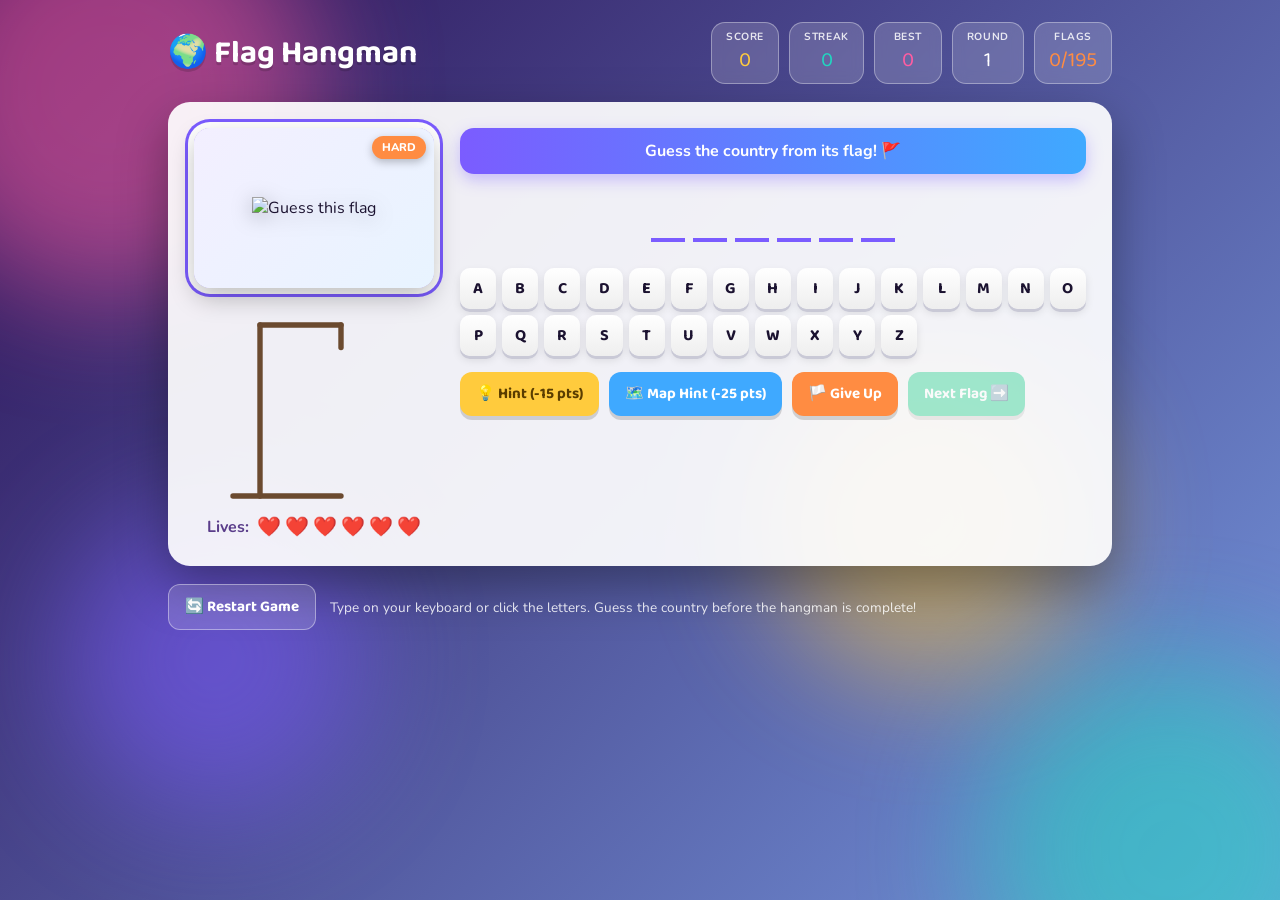
==== index.html @ 8ce9c807 "Flag Hangman: guess all 195 country flags, hangman style Browser game in vanilla HTML/CSS/JS. Shows " ====
<!DOCTYPE html>
<html lang="en">
<head>
<meta charset="UTF-8" />
<meta name="viewport" content="width=device-width, initial-scale=1.0" />
<title>Flag Hangman 🌍</title>
<link rel="preconnect" href="https://fonts.googleapis.com">
<link rel="preconnect" href="https://fonts.gstatic.com" crossorigin>
<link href="https://fonts.googleapis.com/css2?family=Baloo+2:wght@500;700;800&family=Nunito:wght@400;600;700;800&display=swap" rel="stylesheet">
<link rel="stylesheet" href="style.css" />
</head>
<body>

<div class="bg-blobs" aria-hidden="true">
  <span class="blob blob1"></span>
  <span class="blob blob2"></span>
  <span class="blob blob3"></span>
  <span class="blob blob4"></span>
</div>

<div class="app">

  <header class="topbar">
    <h1>🌍 Flag Hangman</h1>
    <div class="stats">
      <div class="stat-pill score-pill">
        <span class="stat-label">Score</span>
        <span class="stat-value" id="score">0</span>
      </div>
      <div class="stat-pill streak-pill">
        <span class="stat-label">Streak</span>
        <span class="stat-value" id="streak">0</span>
      </div>
      <div class="stat-pill best-pill">
        <span class="stat-label">Best</span>
        <span class="stat-value" id="best">0</span>
      </div>
      <div class="stat-pill round-pill">
        <span class="stat-label">Round</span>
        <span class="stat-value" id="round">1</span>
      </div>
      <div class="stat-pill flags-pill">
        <span class="stat-label">Flags</span>
        <span class="stat-value" id="flags">0/195</span>
      </div>
    </div>
  </header>

  <main class="game-card">

    <div class="left-col">
      <div class="flag-frame">
        <img id="flag-img" alt="Guess this flag" />
        <div class="difficulty-badge" id="difficulty-badge">Easy</div>
      </div>

      <div class="hangman-wrap">
        <svg id="hangman-svg" viewBox="0 0 200 220" width="180" height="200">
          <!-- gallows -->
          <line x1="10" y1="210" x2="130" y2="210" class="gallow-part base" />
          <line x1="40" y1="210" x2="40" y2="20" class="gallow-part pole" />
          <line x1="40" y1="20" x2="130" y2="20" class="gallow-part beam" />
          <line x1="130" y1="20" x2="130" y2="45" class="gallow-part rope" />
          <!-- figure parts, hidden by default -->
          <circle cx="130" cy="60" r="15" class="figure-part part-head" />
          <line x1="130" y1="75" x2="130" y2="130" class="figure-part part-body" />
          <line x1="130" y1="90" x2="105" y2="110" class="figure-part part-arm-left" />
          <line x1="130" y1="90" x2="155" y2="110" class="figure-part part-arm-right" />
          <line x1="130" y1="130" x2="110" y2="165" class="figure-part part-leg-left" />
          <line x1="130" y1="130" x2="150" y2="165" class="figure-part part-leg-right" />
        </svg>
        <div class="lives-wrap">
          <span>Lives:</span>
          <div class="lives-hearts" id="lives-hearts"></div>
        </div>
      </div>
    </div>

    <div class="right-col">
      <div class="message-bar" id="message-bar">Guess the country from its flag! 🚩</div>

      <div class="word-display" id="word-display"></div>

      <div class="keyboard" id="keyboard"></div>

      <div class="controls">
        <button class="btn hint-btn" id="hint-btn">💡 Hint (-15 pts)</button>
        <button class="btn map-btn" id="map-btn">🗺️ Map Hint (-25 pts)</button>
        <button class="btn reveal-btn" id="giveup-btn">🏳️ Give Up</button>
        <button class="btn next-btn" id="next-btn" disabled>Next Flag ➡️</button>
      </div>
    </div>

    <section class="map-panel hidden" id="map-panel">
      <h2 class="map-title" id="map-title">🗺️ Where in the world?</h2>
      <div class="map-frame">
        <svg id="world-svg" viewBox="0 0 720 290" xmlns="http://www.w3.org/2000/svg" role="img" aria-label="World map"></svg>
        <div class="map-marker" id="map-marker">
          <span class="marker-ring"></span>
          <span class="marker-dot"></span>
        </div>
      </div>
    </section>

  </main>

  <footer class="footer">
    <button class="btn ghost" id="restart-btn">🔄 Restart Game</button>
    <span class="hint-text">Type on your keyboard or click the letters. Guess the country before the hangman is complete!</span>
  </footer>

</div>

<div id="confetti-layer"></div>

<script src="script.js"></script>
</body>
</html>
---- style.css ----
:root {
  --pink: #ff5da2;
  --purple: #7b5cff;
  --blue: #3fa9ff;
  --teal: #22d6c0;
  --yellow: #ffcb3d;
  --orange: #ff8c42;
  --red: #ff4d5e;
  --green: #34d399;
  --dark: #1b1230;
  --card-bg: rgba(255, 255, 255, 0.92);
  --radius: 22px;
}

* { box-sizing: border-box; }

html, body {
  margin: 0;
  padding: 0;
  min-height: 100vh;
  font-family: 'Nunito', sans-serif;
  color: var(--dark);
  overflow-x: hidden;
  background: linear-gradient(135deg, #2b1055, #7597de);
}

/* ---------- animated blobby background ---------- */
.bg-blobs {
  position: fixed;
  inset: 0;
  z-index: 0;
  overflow: hidden;
}
.blob {
  position: absolute;
  border-radius: 50%;
  filter: blur(60px);
  opacity: 0.55;
  animation: float 16s ease-in-out infinite;
}
.blob1 { width: 420px; height: 420px; background: var(--pink); top: -120px; left: -100px; animation-duration: 18s; }
.blob2 { width: 380px; height: 380px; background: var(--teal); bottom: -140px; right: -80px; animation-duration: 22s; }
.blob3 { width: 320px; height: 320px; background: var(--yellow); top: 40%; left: 60%; animation-duration: 20s; }
.blob4 { width: 300px; height: 300px; background: var(--purple); bottom: 10%; left: 5%; animation-duration: 24s; }

@keyframes float {
  0%, 100% { transform: translate(0, 0) scale(1); }
  33% { transform: translate(40px, -30px) scale(1.08); }
  66% { transform: translate(-30px, 25px) scale(0.95); }
}

/* ---------- layout ---------- */
.app {
  position: relative;
  z-index: 1;
  max-width: 980px;
  margin: 0 auto;
  padding: 22px 18px 40px;
}

.topbar {
  display: flex;
  align-items: center;
  justify-content: space-between;
  flex-wrap: wrap;
  gap: 14px;
  margin-bottom: 18px;
}

.topbar h1 {
  font-family: 'Baloo 2', cursive;
  font-size: 2rem;
  color: #fff;
  text-shadow: 0 3px 0 rgba(0,0,0,0.15);
  margin: 0;
}

.stats {
  display: flex;
  gap: 10px;
  flex-wrap: wrap;
}

.stat-pill {
  background: rgba(255,255,255,0.16);
  backdrop-filter: blur(6px);
  border: 1px solid rgba(255,255,255,0.35);
  border-radius: 14px;
  padding: 6px 14px;
  text-align: center;
  min-width: 68px;
}
.stat-label {
  display: block;
  font-size: 0.65rem;
  letter-spacing: 0.06em;
  text-transform: uppercase;
  color: rgba(255,255,255,0.85);
  font-weight: 700;
}
.stat-value {
  display: block;
  font-family: 'Baloo 2', cursive;
  font-size: 1.3rem;
  color: #fff;
}
.score-pill .stat-value { color: var(--yellow); }
.streak-pill .stat-value { color: var(--teal); }
.best-pill .stat-value { color: var(--pink); }
.round-pill .stat-value { color: #fff; }
.flags-pill .stat-value { color: var(--orange); }

/* ---------- game card ---------- */
.game-card {
  background: var(--card-bg);
  border-radius: var(--radius);
  box-shadow: 0 20px 50px rgba(0,0,0,0.35);
  padding: 26px;
  display: grid;
  grid-template-columns: 240px 1fr;
  gap: 26px;
}

@media (max-width: 720px) {
  .game-card { grid-template-columns: 1fr; }
}

.left-col {
  display: flex;
  flex-direction: column;
  align-items: center;
  gap: 18px;
}

.flag-frame {
  position: relative;
  width: 100%;
  aspect-ratio: 3 / 2;
  border-radius: 16px;
  overflow: hidden;
  box-shadow: 0 10px 24px rgba(0,0,0,0.25), 0 0 0 6px #fff, 0 0 0 9px var(--purple);
  background: linear-gradient(135deg, #f3efff, #e8f4ff);
  display: flex;
  align-items: center;
  justify-content: center;
}
.flag-frame img {
  max-width: 92%;
  max-height: 88%;
  object-fit: contain;
  display: block;
  filter: drop-shadow(0 4px 10px rgba(0,0,0,0.25));
  animation: reveal-in 0.5s ease;
}
@keyframes reveal-in {
  from { opacity: 0; transform: scale(1.05); filter: blur(6px); }
  to { opacity: 1; transform: scale(1); filter: blur(0); }
}

.difficulty-badge {
  position: absolute;
  top: 8px;
  right: 8px;
  background: var(--orange);
  color: #fff;
  font-weight: 800;
  font-size: 0.7rem;
  padding: 4px 10px;
  border-radius: 999px;
  box-shadow: 0 3px 8px rgba(0,0,0,0.25);
  text-transform: uppercase;
}

.hangman-wrap {
  display: flex;
  flex-direction: column;
  align-items: center;
  gap: 8px;
}

#hangman-svg {
  overflow: visible;
}
.gallow-part {
  stroke: #6b4a2f;
  stroke-width: 6;
  stroke-linecap: round;
}
.figure-part {
  stroke: var(--red);
  stroke-width: 6;
  stroke-linecap: round;
  fill: none;
  opacity: 0;
  transform-origin: 130px 60px;
}
.part-head { fill: #ffd9a0; stroke: var(--red); stroke-width: 4; }
.figure-part.show {
  opacity: 1;
  animation: pop-in 0.35s cubic-bezier(.34,1.56,.64,1);
}
@keyframes pop-in {
  0% { transform: scale(0); }
  70% { transform: scale(1.2); }
  100% { transform: scale(1); }
}

.lives-wrap {
  display: flex;
  align-items: center;
  gap: 8px;
  font-weight: 700;
  color: #5a3d8a;
}
.lives-hearts { display: flex; gap: 4px; font-size: 1.2rem; }
.heart-lost { opacity: 0.25; filter: grayscale(1); }

/* ---------- right column ---------- */
.right-col {
  display: flex;
  flex-direction: column;
  gap: 16px;
  min-width: 0;
}

.message-bar {
  background: linear-gradient(90deg, var(--purple), var(--blue));
  color: #fff;
  font-weight: 700;
  padding: 12px 18px;
  border-radius: 14px;
  text-align: center;
  box-shadow: 0 6px 16px rgba(123,92,255,0.35);
  transition: background 0.3s ease;
  font-size: 1rem;
}
.message-bar.good { background: linear-gradient(90deg, var(--green), var(--teal)); }
.message-bar.bad { background: linear-gradient(90deg, var(--red), var(--orange)); }
.message-bar.win { background: linear-gradient(90deg, #ffd200, #f7971e); }

.word-display {
  display: flex;
  flex-wrap: wrap;
  gap: 8px;
  justify-content: center;
  padding: 10px 0;
}
.letter-box {
  width: 34px;
  height: 42px;
  border-bottom: 4px solid var(--purple);
  display: flex;
  align-items: center;
  justify-content: center;
  font-family: 'Baloo 2', cursive;
  font-size: 1.4rem;
  font-weight: 700;
  text-transform: uppercase;
  color: var(--dark);
}
.letter-box.space { border-bottom: none; width: 18px; }
.letter-box.punct { border-bottom: none; width: 18px; color: var(--purple); }
.letter-box.revealed {
  animation: flip-in 0.4s ease;
}
@keyframes flip-in {
  from { transform: rotateX(90deg); opacity: 0; }
  to { transform: rotateX(0); opacity: 1; }
}

.keyboard {
  display: grid;
  grid-template-columns: repeat(auto-fill, minmax(34px, 1fr));
  gap: 6px;
}
.key-btn {
  border: none;
  border-radius: 10px;
  background: linear-gradient(180deg, #fff, #eee);
  box-shadow: 0 3px 0 #c9c9d6, 0 4px 8px rgba(0,0,0,0.1);
  font-family: 'Baloo 2', cursive;
  font-weight: 700;
  font-size: 1rem;
  padding: 8px 0;
  cursor: pointer;
  transition: transform 0.1s ease, box-shadow 0.1s ease;
  color: var(--dark);
}
.key-btn:hover:not(:disabled) { transform: translateY(-2px); }
.key-btn:active:not(:disabled) { transform: translateY(1px); box-shadow: 0 1px 0 #c9c9d6; }
.key-btn:disabled { cursor: default; opacity: 0.5; }
.key-btn.correct { background: linear-gradient(180deg, var(--green), #1cae8f); color: #fff; box-shadow: 0 3px 0 #178f74; }
.key-btn.wrong { background: linear-gradient(180deg, var(--red), #c22e3d); color: #fff; box-shadow: 0 3px 0 #9c1f2c; animation: shake 0.4s ease; }

@keyframes shake {
  0%, 100% { transform: translateX(0); }
  25% { transform: translateX(-5px); }
  75% { transform: translateX(5px); }
}

.controls {
  display: flex;
  gap: 10px;
  flex-wrap: wrap;
}
.btn {
  border: none;
  border-radius: 12px;
  padding: 10px 16px;
  font-family: 'Baloo 2', cursive;
  font-weight: 700;
  font-size: 0.95rem;
  cursor: pointer;
  color: #fff;
  transition: transform 0.15s ease, filter 0.15s ease;
  box-shadow: 0 4px 0 rgba(0,0,0,0.15);
}
.btn:hover:not(:disabled) { transform: translateY(-2px); filter: brightness(1.05); }
.btn:active:not(:disabled) { transform: translateY(1px); }
.btn:disabled { opacity: 0.45; cursor: not-allowed; }
.hint-btn { background: var(--yellow); color: #5a3d00; }
.reveal-btn { background: var(--orange); }
.next-btn { background: var(--green); }
.ghost {
  background: rgba(255,255,255,0.15);
  border: 1px solid rgba(255,255,255,0.4);
  color: #fff;
  box-shadow: none;
}

.map-btn { background: var(--blue); }

/* ---------- world map panel ---------- */
.map-panel {
  grid-column: 1 / -1;
  margin-top: 4px;
  animation: map-slide-in 0.45s ease;
}
.map-panel.hidden { display: none; }
@keyframes map-slide-in {
  from { opacity: 0; transform: translateY(14px); }
  to { opacity: 1; transform: translateY(0); }
}
.map-title {
  font-family: 'Baloo 2', cursive;
  font-size: 1.1rem;
  color: #5a3d8a;
  margin: 0 0 10px;
  text-align: center;
}
.map-frame {
  position: relative;
  border-radius: 16px;
  overflow: hidden;
  box-shadow: 0 10px 24px rgba(0,0,0,0.2), 0 0 0 4px #fff, 0 0 0 7px var(--blue);
  line-height: 0;
  background: linear-gradient(180deg, #8fd4ff 0%, #6ec6f5 55%, #58b8ea 100%);
}
#world-svg {
  width: 100%;
  height: auto;
  display: block;
}
#world-svg .country {
  stroke: #ffffff;
  stroke-width: 0.6;
  stroke-linejoin: round;
  transition: fill 0.3s ease;
}
/* candy pastel palette, assigned round-robin per country */
#world-svg .land-0 { fill: #ffd6e8; }
#world-svg .land-1 { fill: #d9c9ff; }
#world-svg .land-2 { fill: #c9f2e4; }
#world-svg .land-3 { fill: #ffe9b8; }
#world-svg .land-4 { fill: #c9e5ff; }
#world-svg .land-5 { fill: #ffd9c2; }
#world-svg .country.target {
  fill: var(--pink);
  stroke: #fff;
  stroke-width: 1.4;
  filter: drop-shadow(0 0 6px rgba(255, 93, 162, 0.9));
  animation: target-throb 1.2s ease-in-out infinite;
}
@keyframes target-throb {
  0%, 100% { fill: var(--pink); }
  50% { fill: #ff8fc0; }
}
.map-marker {
  position: absolute;
  transform: translate(-50%, -50%);
  width: 0;
  height: 0;
}
.marker-dot {
  position: absolute;
  left: -7px;
  top: -7px;
  width: 14px;
  height: 14px;
  background: var(--red);
  border: 3px solid #fff;
  border-radius: 50%;
  box-shadow: 0 2px 6px rgba(0,0,0,0.4);
}
.marker-ring {
  position: absolute;
  left: -7px;
  top: -7px;
  width: 14px;
  height: 14px;
  border: 3px solid var(--red);
  border-radius: 50%;
  animation: marker-pulse 1.4s ease-out infinite;
}
@keyframes marker-pulse {
  0% { transform: scale(1); opacity: 0.9; }
  100% { transform: scale(3.2); opacity: 0; }
}

.footer {
  margin-top: 18px;
  display: flex;
  align-items: center;
  gap: 14px;
  flex-wrap: wrap;
  color: rgba(255,255,255,0.85);
  font-size: 0.85rem;
}

/* ---------- confetti ---------- */
#confetti-layer {
  position: fixed;
  inset: 0;
  pointer-events: none;
  z-index: 50;
  overflow: hidden;
}
.confetti-piece {
  position: absolute;
  top: -20px;
  width: 10px;
  height: 14px;
  opacity: 0.9;
  animation: confetti-fall linear forwards;
}
@keyframes confetti-fall {
  to { transform: translateY(105vh) rotate(600deg); opacity: 1; }
}
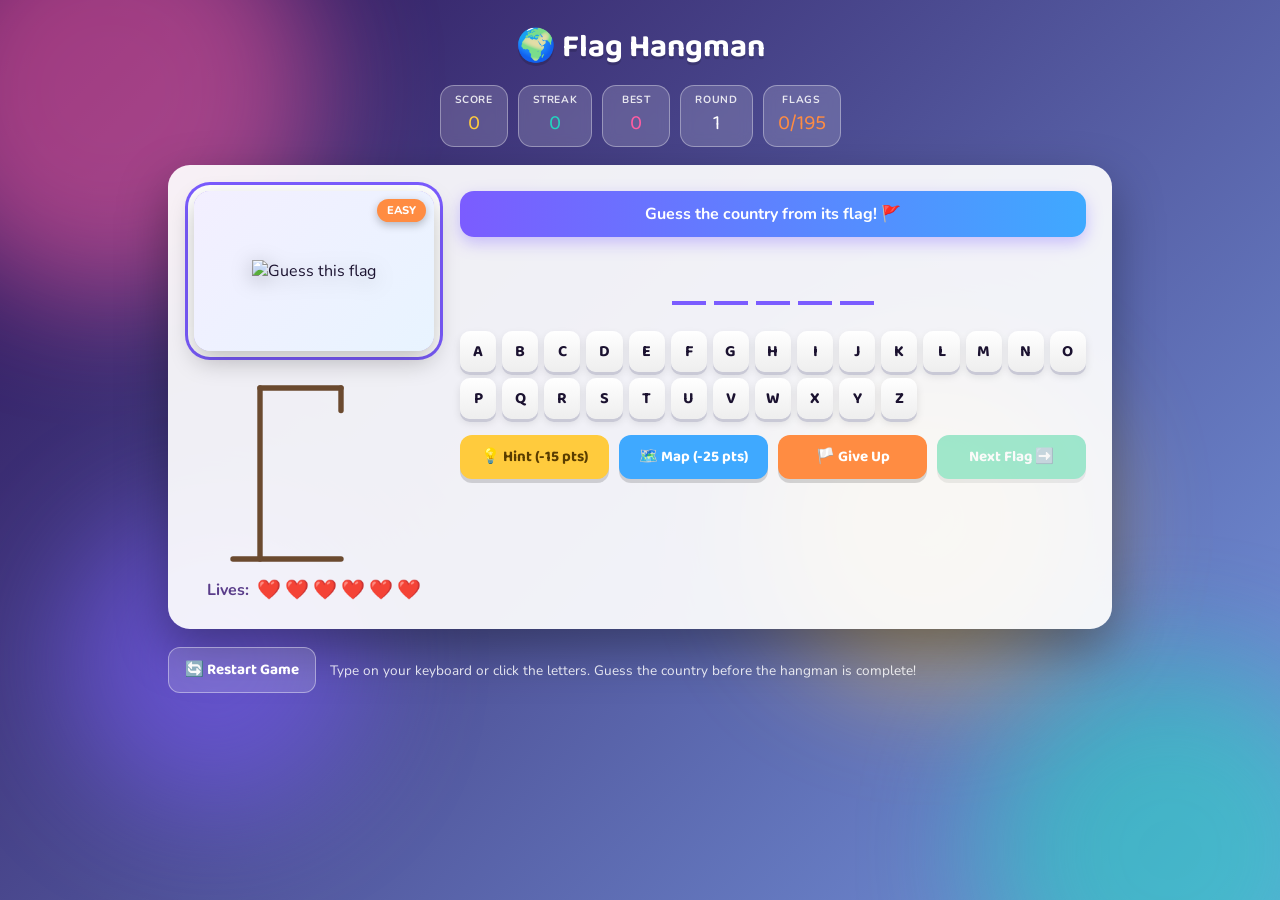
==== commit 15394a74: "Center title, fix Lives spacing, equalize control buttons Co-Authored-By: Claude Fable 5 <noreply@an" ====
--- a/index.html
+++ b/index.html
@@ -85,7 +85,7 @@
 
       <div class="controls">
         <button class="btn hint-btn" id="hint-btn">💡 Hint (-15 pts)</button>
-        <button class="btn map-btn" id="map-btn">🗺️ Map Hint (-25 pts)</button>
+        <button class="btn map-btn" id="map-btn">🗺️ Map (-25 pts)</button>
         <button class="btn reveal-btn" id="giveup-btn">🏳️ Give Up</button>
         <button class="btn next-btn" id="next-btn" disabled>Next Flag ➡️</button>
       </div>
--- a/style.css
+++ b/style.css
@@ -60,11 +60,11 @@
 
 .topbar {
   display: flex;
-  align-items: center;
-  justify-content: space-between;
-  flex-wrap: wrap;
-  gap: 14px;
+  flex-direction: column;
+  align-items: center;
+  gap: 12px;
   margin-bottom: 18px;
+  text-align: center;
 }
 
 .topbar h1 {
@@ -79,6 +79,7 @@
   display: flex;
   gap: 10px;
   flex-wrap: wrap;
+  justify-content: center;
 }
 
 .stat-pill {
@@ -299,9 +300,13 @@
 }
 
 .controls {
-  display: flex;
+  display: grid;
+  grid-template-columns: repeat(4, 1fr);
   gap: 10px;
-  flex-wrap: wrap;
+}
+.controls .btn {
+  height: 100%;
+  padding: 10px 8px;
 }
 .btn {
   border: none;
@@ -446,3 +451,27 @@
 @keyframes confetti-fall {
   to { transform: translateY(105vh) rotate(600deg); opacity: 1; }
 }
+
+/* ---------- mobile layout (must stay last to override base rules) ---------- */
+@media (max-width: 720px) {
+  .app { padding: 14px 12px 30px; }
+  .game-card { padding: 16px; gap: 16px; }
+  /* flag and hangman sit side by side so the keyboard fits on screen.
+     the flag's ring (box-shadow) paints ~9px outside its layout box,
+     so the gap must stay well above that to keep visual clearance */
+  .left-col {
+    flex-direction: row;
+    align-items: center;
+    justify-content: center;
+    gap: 26px;
+  }
+  .flag-frame { width: 52%; flex-shrink: 0; }
+  .hangman-wrap { flex: 1; min-width: 0; }
+  #hangman-svg { width: 110px; height: 122px; }
+  .lives-hearts { font-size: 0.85rem; }
+  .letter-box { width: 26px; height: 34px; font-size: 1.1rem; }
+  .letter-box.space, .letter-box.punct { width: 12px; }
+  .topbar h1 { font-size: 1.5rem; }
+  .controls { grid-template-columns: repeat(2, 1fr); }
+  .controls .btn { padding: 12px 8px; font-size: 0.9rem; }
+}
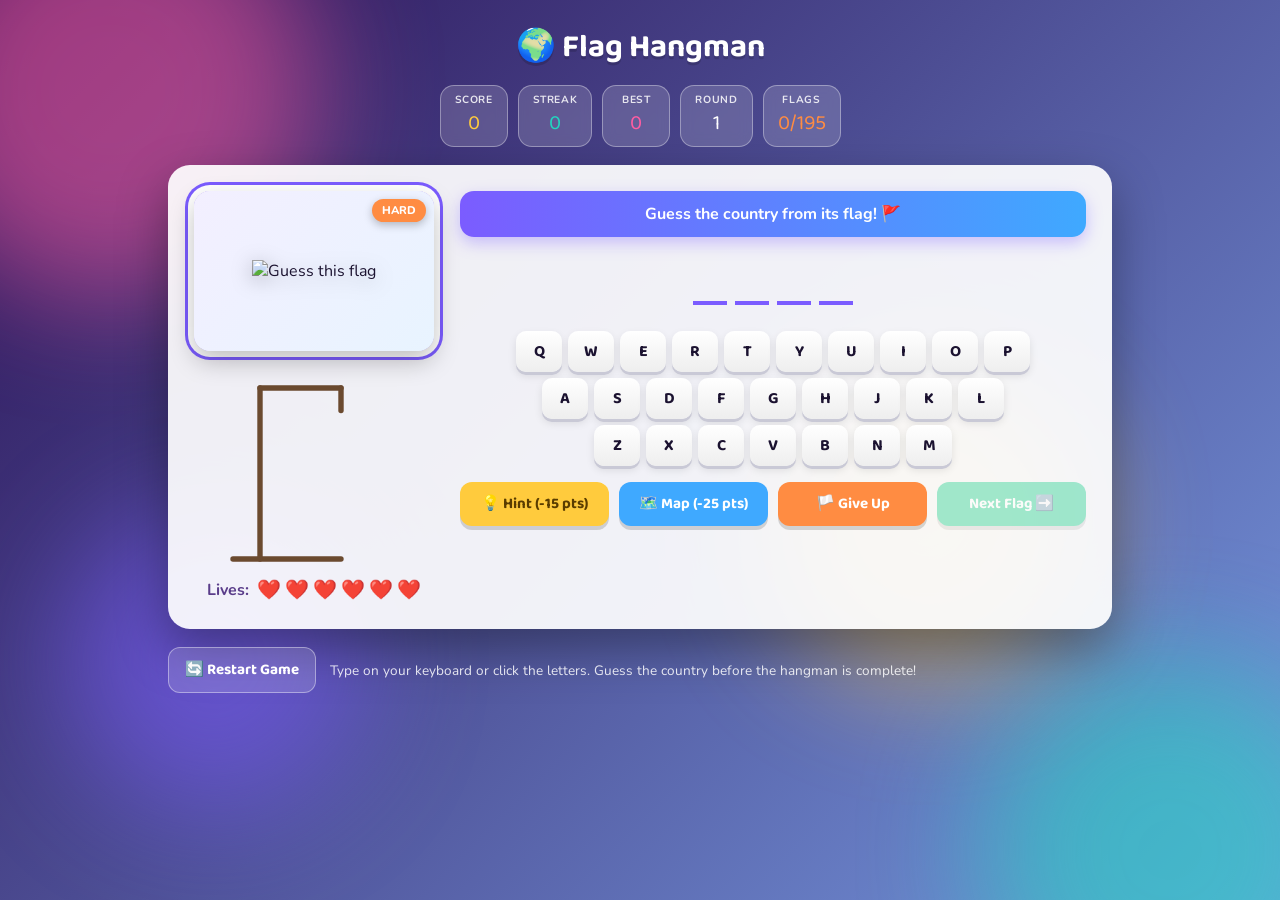
==== commit 87d818b4: "Version asset URLs to avoid stale-cache mixes on GitHub Pages Co-Authored-By: Claude Fable 5 <norepl" ====
--- a/index.html
+++ b/index.html
@@ -7,7 +7,7 @@
 <link rel="preconnect" href="https://fonts.googleapis.com">
 <link rel="preconnect" href="https://fonts.gstatic.com" crossorigin>
 <link href="https://fonts.googleapis.com/css2?family=Baloo+2:wght@500;700;800&family=Nunito:wght@400;600;700;800&display=swap" rel="stylesheet">
-<link rel="stylesheet" href="style.css" />
+<link rel="stylesheet" href="style.css?v=2" />
 </head>
 <body>
 
@@ -113,6 +113,6 @@
 
 <div id="confetti-layer"></div>
 
-<script src="script.js"></script>
+<script src="script.js?v=2"></script>
 </body>
 </html>
--- a/style.css
+++ b/style.css
@@ -270,9 +270,22 @@
 }
 
 .keyboard {
-  display: grid;
-  grid-template-columns: repeat(auto-fill, minmax(34px, 1fr));
+  display: flex;
+  flex-direction: column;
   gap: 6px;
+}
+/* QWERTY rows: 10/9/7 keys; centering shorter rows gives the
+   familiar keyboard stagger. Key width is a fixed fraction of the
+   keyboard width so every key is the same size in every row. */
+.kb-row {
+  display: flex;
+  justify-content: center;
+  gap: 6px;
+}
+.key-btn {
+  flex: 0 0 auto;
+  width: calc(10% - 6px);
+  max-width: 46px;
 }
 .key-btn {
   border: none;
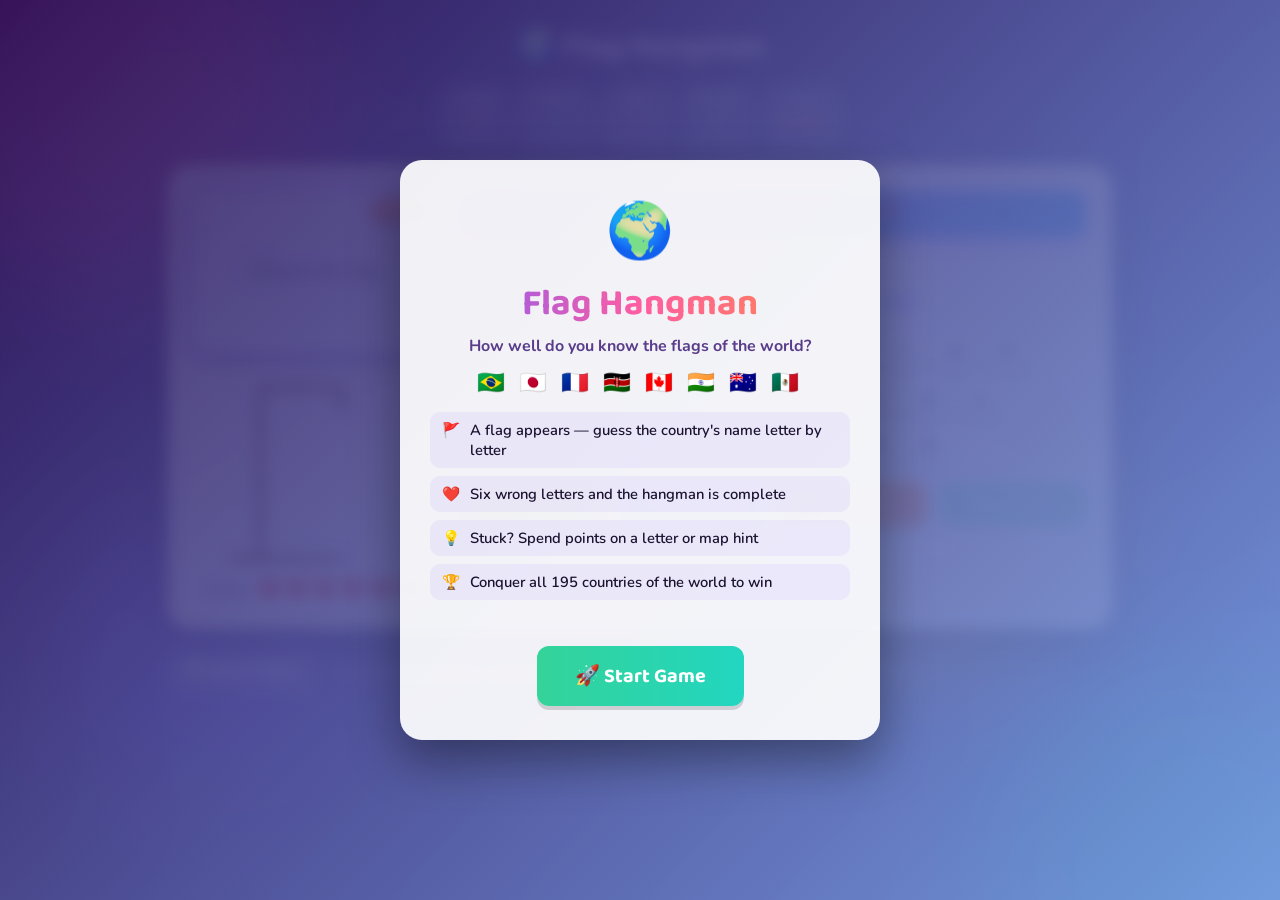
==== commit 020e4b46: "Add welcome screen with rules and continue-quest progress Co-Authored-By: Claude Fable 5 <noreply@an" ====
--- a/index.html
+++ b/index.html
@@ -7,9 +7,26 @@
 <link rel="preconnect" href="https://fonts.googleapis.com">
 <link rel="preconnect" href="https://fonts.gstatic.com" crossorigin>
 <link href="https://fonts.googleapis.com/css2?family=Baloo+2:wght@500;700;800&family=Nunito:wght@400;600;700;800&display=swap" rel="stylesheet">
-<link rel="stylesheet" href="style.css?v=2" />
+<link rel="stylesheet" href="style.css?v=3" />
 </head>
 <body>
+
+<div id="welcome-screen">
+  <div class="welcome-card">
+    <div class="welcome-globe">🌍</div>
+    <h1 class="welcome-title">Flag Hangman</h1>
+    <p class="welcome-tagline">How well do you know the flags of the world?</p>
+    <div class="welcome-flags" aria-hidden="true">🇧🇷 🇯🇵 🇫🇷 🇰🇪 🇨🇦 🇮🇳 🇦🇺 🇲🇽</div>
+    <ul class="welcome-rules">
+      <li><span>🚩</span> A flag appears — guess the country's name letter by letter</li>
+      <li><span>❤️</span> Six wrong letters and the hangman is complete</li>
+      <li><span>💡</span> Stuck? Spend points on a letter or map hint</li>
+      <li><span>🏆</span> Conquer all 195 countries of the world to win</li>
+    </ul>
+    <p class="welcome-progress" id="welcome-progress"></p>
+    <button class="btn start-btn" id="start-btn">🚀 Start Game</button>
+  </div>
+</div>
 
 <div class="bg-blobs" aria-hidden="true">
   <span class="blob blob1"></span>
@@ -113,6 +130,6 @@
 
 <div id="confetti-layer"></div>
 
-<script src="script.js?v=2"></script>
+<script src="script.js?v=3"></script>
 </body>
 </html>
--- a/style.css
+++ b/style.css
@@ -488,3 +488,105 @@
   .controls { grid-template-columns: repeat(2, 1fr); }
   .controls .btn { padding: 12px 8px; font-size: 0.9rem; }
 }
+
+/* ---------- welcome screen (must stay after mobile block to layer on top) ---------- */
+#welcome-screen {
+  position: fixed;
+  inset: 0;
+  z-index: 100;
+  display: flex;
+  align-items: center;
+  justify-content: center;
+  padding: 18px;
+  background: linear-gradient(135deg, rgba(43,16,85,0.88), rgba(117,151,222,0.88));
+  backdrop-filter: blur(8px);
+  overflow-y: auto;
+}
+#welcome-screen.hidden {
+  opacity: 0;
+  visibility: hidden;
+  transition: opacity 0.45s ease, visibility 0.45s ease;
+}
+.welcome-card {
+  background: var(--card-bg);
+  border-radius: var(--radius);
+  box-shadow: 0 20px 50px rgba(0,0,0,0.4);
+  padding: 34px 30px;
+  max-width: 480px;
+  width: 100%;
+  text-align: center;
+  animation: welcome-pop 0.5s cubic-bezier(.34,1.56,.64,1);
+}
+@keyframes welcome-pop {
+  from { transform: scale(0.85); opacity: 0; }
+  to { transform: scale(1); opacity: 1; }
+}
+.welcome-globe {
+  font-size: 3.4rem;
+  animation: globe-bob 3s ease-in-out infinite;
+}
+@keyframes globe-bob {
+  0%, 100% { transform: translateY(0) rotate(-6deg); }
+  50% { transform: translateY(-8px) rotate(6deg); }
+}
+.welcome-title {
+  font-family: 'Baloo 2', cursive;
+  font-size: 2.3rem;
+  margin: 6px 0 2px;
+  background: linear-gradient(90deg, var(--purple), var(--pink), var(--orange));
+  -webkit-background-clip: text;
+  background-clip: text;
+  color: transparent;
+}
+.welcome-tagline {
+  margin: 0 0 10px;
+  color: #5a3d8a;
+  font-weight: 700;
+}
+.welcome-flags {
+  font-size: 1.4rem;
+  letter-spacing: 4px;
+  margin-bottom: 14px;
+}
+.welcome-rules {
+  list-style: none;
+  padding: 0;
+  margin: 0 0 14px;
+  text-align: left;
+  display: flex;
+  flex-direction: column;
+  gap: 8px;
+}
+.welcome-rules li {
+  display: flex;
+  gap: 10px;
+  align-items: flex-start;
+  background: rgba(123,92,255,0.08);
+  border-radius: 10px;
+  padding: 8px 12px;
+  font-size: 0.92rem;
+  font-weight: 600;
+  color: var(--dark);
+}
+.welcome-rules li span { flex-shrink: 0; }
+.welcome-progress {
+  min-height: 1.2em;
+  margin: 0 0 12px;
+  font-weight: 800;
+  color: var(--teal);
+}
+.start-btn {
+  background: linear-gradient(90deg, var(--green), var(--teal));
+  font-size: 1.25rem;
+  padding: 14px 38px;
+  animation: start-pulse 1.6s ease-in-out infinite;
+}
+@keyframes start-pulse {
+  0%, 100% { transform: scale(1); }
+  50% { transform: scale(1.05); }
+}
+@media (max-width: 720px) {
+  .welcome-card { padding: 26px 20px; }
+  .welcome-title { font-size: 1.9rem; }
+  .welcome-rules li { font-size: 0.85rem; }
+}
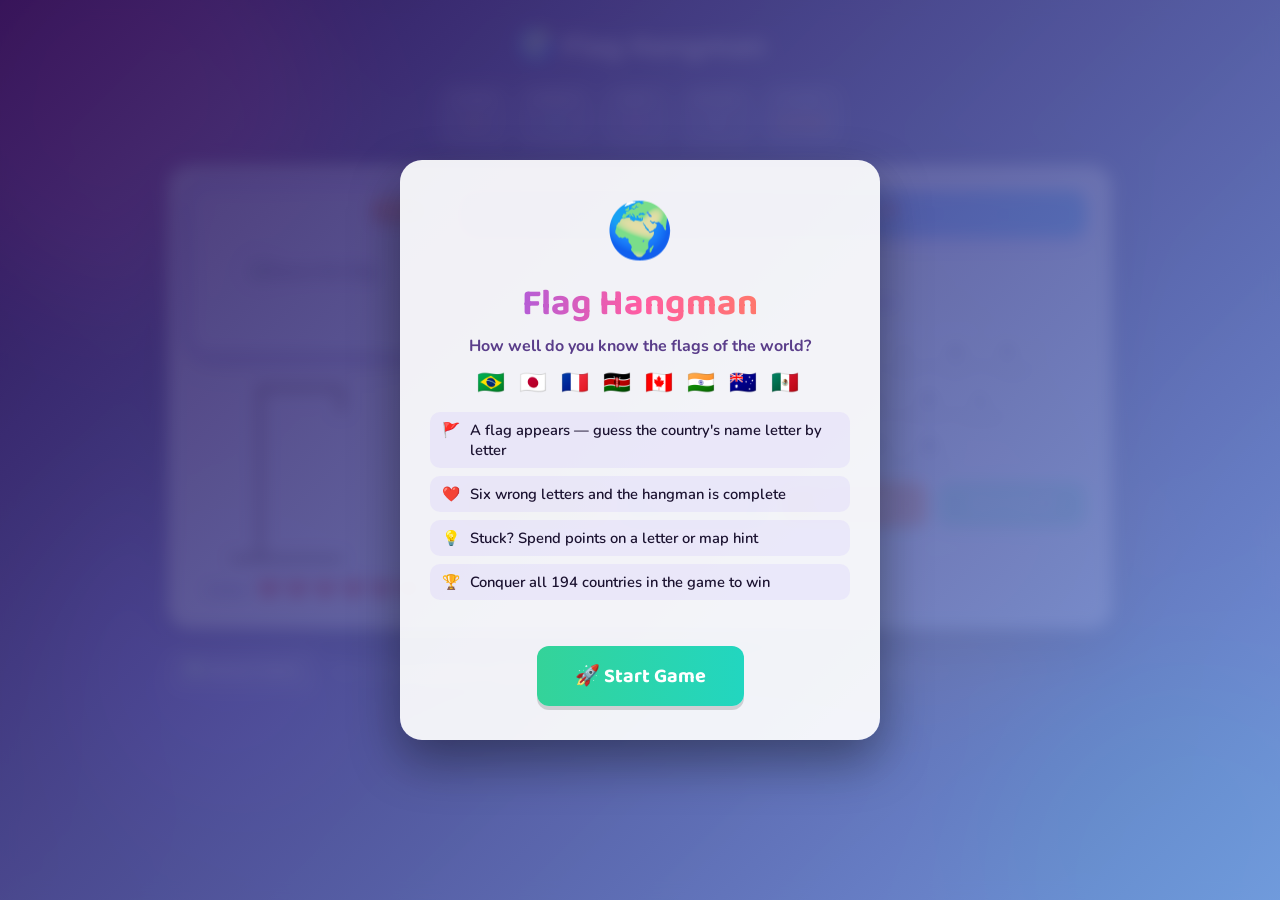
==== commit 010f3cf5: "Remove Israel from the country list; total is now 194 Co-Authored-By: Claude Fable 5 <noreply@anthro" ====
--- a/index.html
+++ b/index.html
@@ -7,7 +7,7 @@
 <link rel="preconnect" href="https://fonts.googleapis.com">
 <link rel="preconnect" href="https://fonts.gstatic.com" crossorigin>
 <link href="https://fonts.googleapis.com/css2?family=Baloo+2:wght@500;700;800&family=Nunito:wght@400;600;700;800&display=swap" rel="stylesheet">
-<link rel="stylesheet" href="style.css?v=3" />
+<link rel="stylesheet" href="style.css?v=4" />
 </head>
 <body>
 
@@ -21,7 +21,7 @@
       <li><span>🚩</span> A flag appears — guess the country's name letter by letter</li>
       <li><span>❤️</span> Six wrong letters and the hangman is complete</li>
       <li><span>💡</span> Stuck? Spend points on a letter or map hint</li>
-      <li><span>🏆</span> Conquer all 195 countries of the world to win</li>
+      <li><span>🏆</span> Conquer all 194 countries in the game to win</li>
     </ul>
     <p class="welcome-progress" id="welcome-progress"></p>
     <button class="btn start-btn" id="start-btn">🚀 Start Game</button>
@@ -58,7 +58,7 @@
       </div>
       <div class="stat-pill flags-pill">
         <span class="stat-label">Flags</span>
-        <span class="stat-value" id="flags">0/195</span>
+        <span class="stat-value" id="flags">0/194</span>
       </div>
     </div>
   </header>
@@ -130,6 +130,6 @@
 
 <div id="confetti-layer"></div>
 
-<script src="script.js?v=3"></script>
+<script src="script.js?v=4"></script>
 </body>
 </html>
